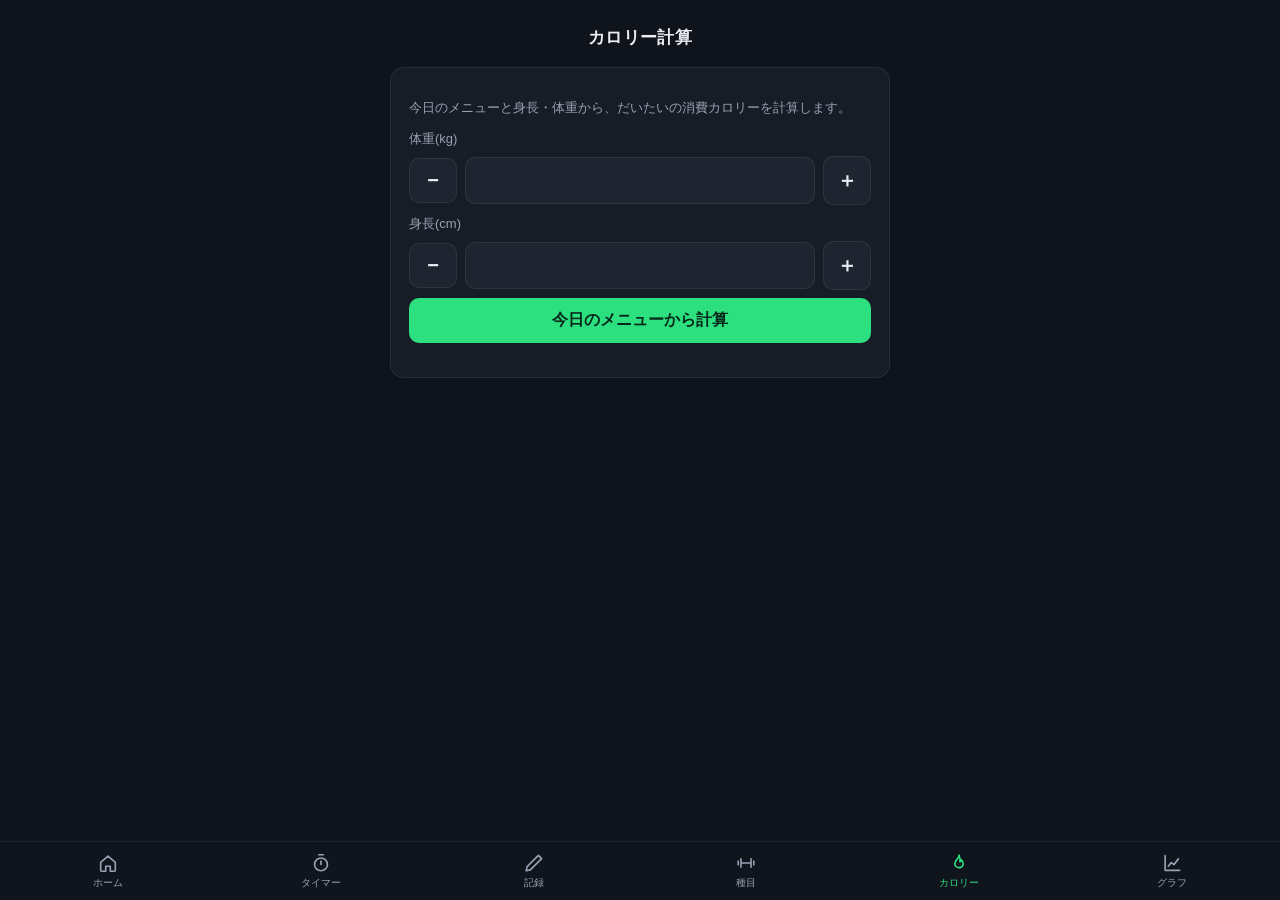
==== calorie.html @ be79c243 "Add files via upload" ====
<!DOCTYPE html>
<html lang="ja">
<head>
  <meta charset="UTF-8">
  <meta name="viewport" content="width=device-width, initial-scale=1.0">
  <title>カロリー</title>

  <link rel="stylesheet" href="style.css">
  <link rel="preconnect" href="https://fonts.googleapis.com">
  <link href="https://fonts.googleapis.com/css2?family=Bebas+Neue&display=swap" rel="stylesheet">
  <link rel="manifest" href="manifest.json">
  <meta name="theme-color" content="#0B0E15">
  <link rel="apple-touch-icon" href="icon-192.png">
  <meta name="apple-mobile-web-app-capable" content="yes">
  <meta name="apple-mobile-web-app-status-bar-style" content="black">
</head>
<body>

  

  <h1>カロリー計算</h1>

  <div class="card">

    <p class="note">
      今日のメニューと身長・体重から、だいたいの消費カロリーを計算します。
    </p>

    <label>体重(kg)</label>
    <div class="field-row">
      <button type="button" class="step-btn"
        onclick="stepField('weight', -0.5, 20); saveBodyStats()">−</button>
      <input id="weight" type="number" inputmode="decimal"
        onchange="saveBodyStats()">
      <button type="button" class="step-btn"
        onclick="stepField('weight', 0.5, 20); saveBodyStats()">＋</button>
    </div>

    <label>身長(cm)</label>
    <div class="field-row">
      <button type="button" class="step-btn"
        onclick="stepField('height', -0.5, 100); saveBodyStats()">−</button>
      <input id="height" type="number" inputmode="decimal"
        onchange="saveBodyStats()">
      <button type="button" class="step-btn"
        onclick="stepField('height', 0.5, 100); saveBodyStats()">＋</button>
    </div>

    <button onclick="calcFromMenu()">
      今日のメニューから計算
    </button>

    <p id="result"></p>

  </div>

  <script src="script.js"></script>

  <nav class="bottom-nav">
    <a href="index.html"><span class="nav-icon"><svg viewBox="0 0 24 24" fill="none" stroke="currentColor" stroke-width="1.8" stroke-linecap="round" stroke-linejoin="round"><path d="M4 11.2 12 4.5l8 6.7V20a1 1 0 0 1-1 1h-4.5v-5.5h-5V21H5a1 1 0 0 1-1-1z"/></svg></span>ホーム</a>
    <a href="timer.html"><span class="nav-icon"><svg viewBox="0 0 24 24" fill="none" stroke="currentColor" stroke-width="1.8" stroke-linecap="round" stroke-linejoin="round"><circle cx="12" cy="13.5" r="7"/><path d="M12 13.5V10M9.5 3h5"/></svg></span>タイマー</a>
    <a href="record.html"><span class="nav-icon"><svg viewBox="0 0 24 24" fill="none" stroke="currentColor" stroke-width="1.8" stroke-linecap="round" stroke-linejoin="round"><path d="M16.8 3.7l3.5 3.5L8 19.5l-4.5 1 1-4.5z"/></svg></span>記録</a>
    <a href="exercise.html"><span class="nav-icon"><svg viewBox="0 0 24 24" fill="none" stroke="currentColor" stroke-width="1.8" stroke-linecap="round" stroke-linejoin="round"><path d="M3.5 10v4M6.5 7.5v9M17.5 7.5v9M20.5 10v4M6.5 12h11"/></svg></span>種目</a>
    <a href="calorie.html" class="active"><span class="nav-icon"><svg viewBox="0 0 24 24" fill="none" stroke="currentColor" stroke-width="1.8" stroke-linecap="round" stroke-linejoin="round"><path d="M12 3.5c.8 3-4.5 5.2-4.5 9a4.5 4.5 0 0 0 9 .2c0-1.9-.9-3.2-1.9-4.2-.2 1.3-.9 1.9-1.6 2.1.6-2.3-.2-5.1-1-7.1z"/></svg></span>カロリー</a>
    <a href="graph.html"><span class="nav-icon"><svg viewBox="0 0 24 24" fill="none" stroke="currentColor" stroke-width="1.8" stroke-linecap="round" stroke-linejoin="round"><path d="M4.5 4v16h16"/><path d="M8 15.5l3.2-4 3 2.2 4.8-6.2"/></svg></span>グラフ</a>
  </nav>

</body>
</html>
---- style.css ----
/* =====================================================================
   筋トレサポートアプリ UI
   - ダーク基調 × 単色グリーンアクセント（控えめに使う）
   - 本文は左揃え、数字はスコアボード風のコンデンス書体
   - 画面下に固定タブナビ（SVGアイコン）
   ===================================================================== */

:root {
  --bg:        #0F131B;
  --surface:   #171C26;
  --surface-2: #1F2530;
  --line:      rgba(255,255,255,.07);
  --text:      #E9EDF3;
  --muted:     #98A2B3;
  --accent:    #2CE080;
  --accent-dim:#1FA35F;
  --amber:     #F5B04D;      /* 連続記録・自己ベスト */
  --danger:    #F87171;
  --radius:    14px;
  --num-font:  "Bebas Neue", "Oswald", sans-serif;
}

* { box-sizing: border-box; }

body {
  font-family: -apple-system, BlinkMacSystemFont, "Helvetica Neue",
               "Hiragino Kaku Gothic ProN", "Noto Sans JP", Meiryo, sans-serif;
  background: var(--bg);
  color: var(--text);
  text-align: left;
  margin: 0;
  padding: 20px 16px calc(86px + env(safe-area-inset-bottom));
  -webkit-font-smoothing: antialiased;
}

/* --- 見出し --- */
h1 {
  font-size: 17px;
  font-weight: 700;
  letter-spacing: .02em;
  text-align: center;
  margin: 6px 0 18px;
}
h2 {
  font-size: 13px;
  font-weight: 600;
  letter-spacing: .06em;
  color: var(--muted);
  margin: 0 0 12px;
}

/* --- カード --- */
.card {
  background: var(--surface);
  border: 1px solid var(--line);
  border-radius: var(--radius);
  padding: 18px;
  margin: 14px auto;
  max-width: 500px;
}

/* --- 入力・ボタン --- */
label { display: block; margin: 10px 0 4px; font-size: 13px; color: var(--muted); }

input, select, button {
  display: block;
  width: 100%;
  margin: 8px 0;
  padding: 12px;
  font-size: 16px;
  border-radius: 10px;
  border: 1px solid var(--line);
  background: var(--surface-2);
  color: var(--text);
}
input::placeholder { color: var(--muted); }
input:focus-visible, select:focus-visible, button:focus-visible {
  outline: 2px solid var(--accent-dim);
  outline-offset: 1px;
}

button {
  background: var(--accent);
  border: none;
  color: #06281A;
  font-weight: 700;
  cursor: pointer;
}
button:active { opacity: .85; }
button:disabled {
  background: var(--surface-2);
  color: var(--muted);
  cursor: default;
}

/* サブ（控えめ）ボタン */
.sub-btn, .step-btn, .item-btn, .ai-mini {
  background: var(--surface-2);
  color: var(--text);
  border: 1px solid var(--line);
  font-weight: 600;
}

/* --- リスト --- */
ul { padding-left: 0; margin: 8px 0; }
li {
  list-style: none;
  margin: 8px 0;
  padding: 12px;
  background: var(--surface-2);
  border: 1px solid var(--line);
  border-radius: 10px;
}

/* --- 下部タブナビ --- */
.bottom-nav {
  position: fixed;
  left: 0; right: 0; bottom: 0;
  display: flex;
  justify-content: space-around;
  align-items: stretch;
  background: rgba(17,21,30,.96);
  backdrop-filter: blur(10px);
  -webkit-backdrop-filter: blur(10px);
  border-top: 1px solid var(--line);
  padding: 6px 2px calc(6px + env(safe-area-inset-bottom));
  z-index: 1000;
}
.bottom-nav a {
  flex: 1;
  display: flex;
  flex-direction: column;
  align-items: center;
  gap: 2px;
  font-size: 10px;
  color: var(--muted);
  text-decoration: none;
  padding: 4px 0;
}
.bottom-nav .nav-icon { display: block; height: 22px; }
.bottom-nav .nav-icon svg { width: 22px; height: 22px; display: block; }
.bottom-nav a.active { color: var(--accent); }

/* --- 前回重量の表示 --- */
#previousWeight { margin: 8px 0; color: var(--accent); font-size: 14px; }

/* --- 数値入力＋/−ステッパー --- */
.field-row {
  display: flex;
  gap: 8px;
  align-items: center;
  width: 100%;
  margin: 8px 0;
}
.field-row input {
  flex: 1 1 0;
  min-width: 0;            /* フレックス内で縮めるように（＋がはみ出さない） */
  width: auto; margin: 0; text-align: center;
  font-size: 18px;
  font-variant-numeric: tabular-nums;
}
.step-btn {
  width: 48px; flex: 0 0 auto;
  margin: 0; padding: 10px 0;
  font-size: 20px;
}

/* --- 一覧の行内ボタン --- */
.item-name { margin-bottom: 6px; font-weight: 600; }
.item-actions { display: flex; gap: 8px; }
.item-btn { width: auto; margin: 0; padding: 7px 14px; font-size: 13px; }
.item-btn.del { background: transparent; border-color: rgba(248,113,113,.35); color: var(--danger); }

/* --- 折りたたみ --- */
summary {
  cursor: pointer;
  padding: 8px 0;
  font-weight: 600;
  color: var(--accent);
}

/* --- プログレスバー --- */
.progress-track {
  background: var(--surface-2);
  border-radius: 999px;
  height: 10px;
  overflow: hidden;
  width: 100%;
}
.progress-fill {
  background: var(--accent);
  height: 100%;
  border-radius: 999px;
  transition: width .3s ease;
}

/* --- スコアボード風の数字（ホーム・タイマー） --- */
.stat-label {
  font-size: 11px;
  letter-spacing: .14em;
  color: var(--muted);
  text-align: center;
}
.stat-num {
  font-family: var(--num-font);
  font-size: 64px;
  line-height: 1;
  color: var(--text);
  text-align: center;
  margin: 4px 0 12px;
}
.stat-row {
  display: flex; align-items: baseline; justify-content: center; gap: 8px;
  margin-bottom: 10px;
}
.stat-num-md {
  font-family: var(--num-font);
  font-size: 40px; line-height: 1;
  color: var(--text);
}
.stat-den { color: var(--muted); font-size: 15px; }
.stat-sub { margin-top: 8px; color: var(--muted); font-size: 12px; text-align: center; }
.stat-msg { margin-top: 10px; font-weight: 600; text-align: center; }
.streak { margin-top: 8px; color: var(--muted); font-size: 13px; text-align: center; }
.streak.on { color: var(--amber); font-weight: 600; }

/* 今週の曜日ドット */
.week-dots {
  display: flex;
  gap: 6px;
  justify-content: center;
  margin: 12px 0 2px;
}
.week-dot {
  width: 40px;
  padding: 7px 0 6px;
  border-radius: 10px;
  background: var(--surface-2);
  display: flex;
  flex-direction: column;
  align-items: center;
  gap: 2px;
}
.week-dot-day { font-size: 11px; color: var(--muted); }
.week-dot-mark {
  font-size: 13px;
  height: 15px;
  line-height: 15px;
  font-weight: 700;
  color: #06281A;
}
.week-dot.on { background: var(--accent); }
.week-dot.on .week-dot-day { color: #06281A; }
.week-dot.future { opacity: .4; }

/* タイマーの数字 */
#timer {
  font-family: var(--num-font);
  font-size: 72px;
  line-height: 1;
  letter-spacing: .03em;
  margin: 10px 0;
  text-align: center;
}
#setDisplay { font-weight: 700; color: var(--accent); text-align: center; }

/* --- 通知メッセージ --- */
#recordMsg, .ai-add-msg { color: var(--accent); font-weight: 600; }

/* --- 補足テキスト --- */
.note, p.note { color: var(--muted); font-size: 13px; }

/* --- スマホ向け（狭い画面）最適化 --- */
@media (max-width: 430px) {
  body { padding: 16px 10px calc(84px + env(safe-area-inset-bottom)); }
  .card { padding: 14px; margin: 12px auto; }
  .step-btn { width: 44px; font-size: 18px; }
  .field-row { gap: 6px; }
  input, select, button { font-size: 16px; }   /* iOSで拡大されないよう16px以上 */
  .bottom-nav a { font-size: 9px; }
  .bottom-nav .nav-icon svg { width: 21px; height: 21px; }
  .stat-num { font-size: 56px; }
  #timer { font-size: 64px; }
  .week-dot { width: 100%; }                    /* 曜日ドットを7等分で画面いっぱいに */
  .week-dots { gap: 4px; }
}

/* --- アクセシビリティ --- */
@media (prefers-reduced-motion: reduce) {
  * { transition: none !important; animation: none !important; }
}
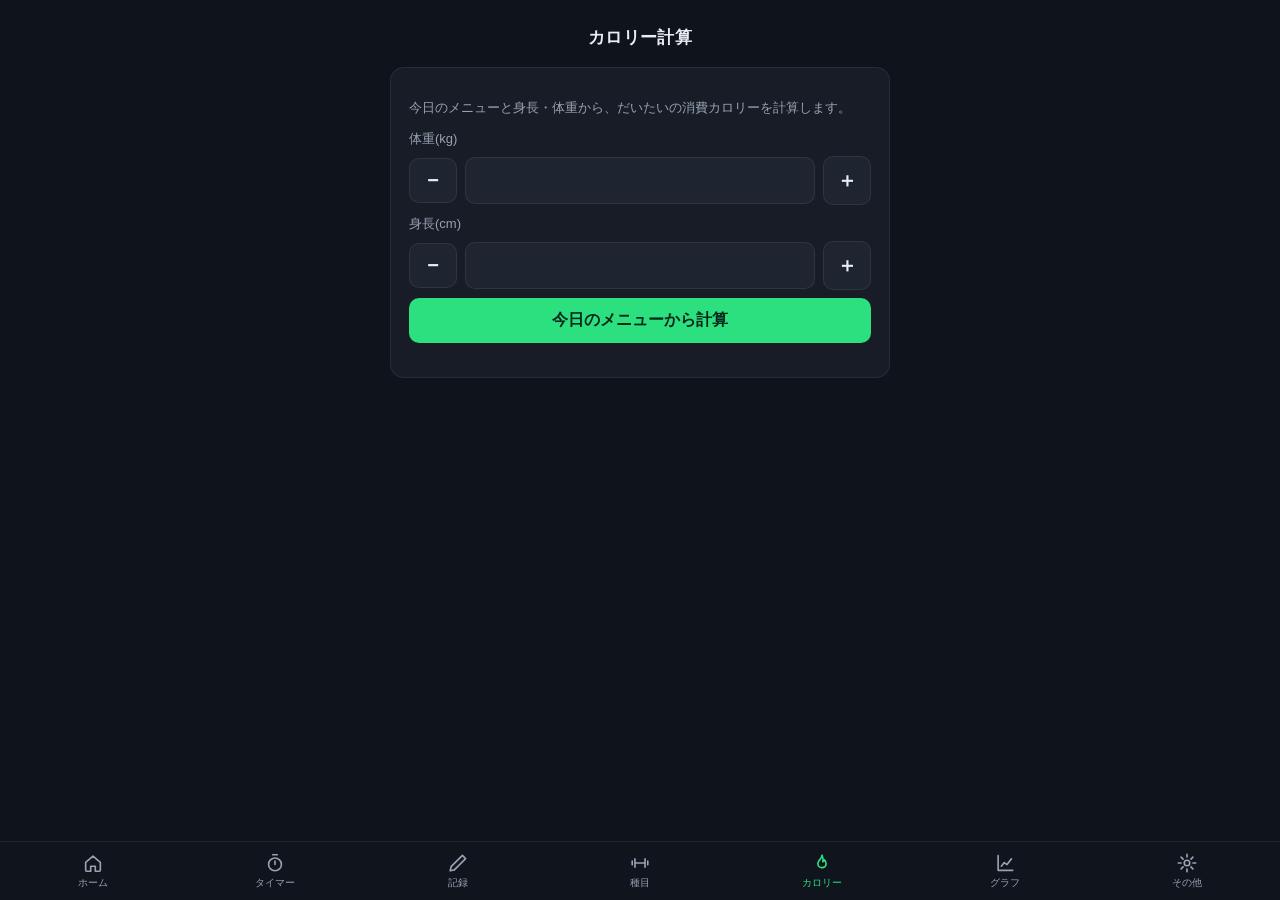
==== commit 1537f901: "Add files via upload" ====
--- a/calorie.html
+++ b/calorie.html
@@ -2,7 +2,7 @@
 <html lang="ja">
 <head>
   <meta charset="UTF-8">
-  <meta name="viewport" content="width=device-width, initial-scale=1.0">
+  <meta name="viewport" content="width=device-width, initial-scale=1.0, viewport-fit=cover">
   <title>カロリー</title>
 
   <link rel="stylesheet" href="style.css">
@@ -63,6 +63,7 @@
     <a href="exercise.html"><span class="nav-icon"><svg viewBox="0 0 24 24" fill="none" stroke="currentColor" stroke-width="1.8" stroke-linecap="round" stroke-linejoin="round"><path d="M3.5 10v4M6.5 7.5v9M17.5 7.5v9M20.5 10v4M6.5 12h11"/></svg></span>種目</a>
     <a href="calorie.html" class="active"><span class="nav-icon"><svg viewBox="0 0 24 24" fill="none" stroke="currentColor" stroke-width="1.8" stroke-linecap="round" stroke-linejoin="round"><path d="M12 3.5c.8 3-4.5 5.2-4.5 9a4.5 4.5 0 0 0 9 .2c0-1.9-.9-3.2-1.9-4.2-.2 1.3-.9 1.9-1.6 2.1.6-2.3-.2-5.1-1-7.1z"/></svg></span>カロリー</a>
     <a href="graph.html"><span class="nav-icon"><svg viewBox="0 0 24 24" fill="none" stroke="currentColor" stroke-width="1.8" stroke-linecap="round" stroke-linejoin="round"><path d="M4.5 4v16h16"/><path d="M8 15.5l3.2-4 3 2.2 4.8-6.2"/></svg></span>グラフ</a>
+    <a href="settings.html"><span class="nav-icon"><svg viewBox="0 0 24 24" fill="none" stroke="currentColor" stroke-width="1.8" stroke-linecap="round" stroke-linejoin="round"><circle cx="12" cy="12" r="3"/><path d="M12 2.5v3M12 18.5v3M21.5 12h-3M5.5 12h-3M18.4 5.6l-2.1 2.1M7.7 16.3l-2.1 2.1M18.4 18.4l-2.1-2.1M7.7 7.7 5.6 5.6"/></svg></span>その他</a>
   </nav>
 
 </body>
--- a/style.css
+++ b/style.css
@@ -22,6 +22,16 @@
 
 * { box-sizing: border-box; }
 
+/* スマホの操作感：タップ時の灰色ハイライトを消す・ボタン等の誤選択を防ぐ */
+button, a, .step-btn, .item-btn, .ai-mini, summary, label, .bottom-nav a {
+  -webkit-tap-highlight-color: transparent;
+}
+button, .step-btn, .item-btn, .ai-mini, .bottom-nav a, summary {
+  -webkit-user-select: none;
+  user-select: none;
+  touch-action: manipulation;   /* ダブルタップ拡大の遅延をなくす */
+}
+
 body {
   font-family: -apple-system, BlinkMacSystemFont, "Helvetica Neue",
                "Hiragino Kaku Gothic ProN", "Noto Sans JP", Meiryo, sans-serif;
@@ -31,6 +41,8 @@
   margin: 0;
   padding: 20px 16px calc(86px + env(safe-area-inset-bottom));
   -webkit-font-smoothing: antialiased;
+  overscroll-behavior-y: contain;         /* PWAで引っぱり更新の誤作動を防ぐ */
+  -webkit-overflow-scrolling: touch;      /* 慣性スクロール */
 }
 
 /* --- 見出し --- */
@@ -79,6 +91,23 @@
   outline-offset: 1px;
 }
 
+/* ラジオ（〇）・チェックボックス（□）は小さめの固定サイズに
+   （input全体の width:100% / padding が効いて膨らむのを打ち消す） */
+input[type="radio"],
+input[type="checkbox"] {
+  -webkit-appearance: auto;
+  appearance: auto;
+  width: 17px;
+  height: 17px;
+  min-width: 17px;
+  flex: 0 0 auto;
+  margin: 0;
+  padding: 0;
+  border-radius: 0;
+  vertical-align: middle;
+  accent-color: var(--accent);
+}
+
 button {
   background: var(--accent);
   border: none;
@@ -99,6 +128,25 @@
   color: var(--text);
   border: 1px solid var(--line);
   font-weight: 600;
+}
+
+/* タイマーのボタン色分け（役割ごとに色を変える） */
+.btn-set-rest {                 /* セット完了→休憩：メインの緑 */
+  background: var(--accent);
+  color: #06281A;
+}
+.btn-ex-rest {                  /* 種目完了→休憩：ティール */
+  background: #18A7A0;
+  color: #052826;
+}
+.btn-stop {                     /* ストップ：赤 */
+  background: var(--danger);
+  color: #3a0d0d;
+}
+.btn-muted {                    /* 音を止める／音確認：控えめ */
+  background: var(--surface-2);
+  color: var(--text);
+  border: 1px solid var(--line);
 }
 
 /* --- リスト --- */
@@ -168,7 +216,7 @@
 /* --- 一覧の行内ボタン --- */
 .item-name { margin-bottom: 6px; font-weight: 600; }
 .item-actions { display: flex; gap: 8px; }
-.item-btn { width: auto; margin: 0; padding: 7px 14px; font-size: 13px; }
+.item-btn { width: auto; margin: 0; padding: 10px 16px; min-height: 40px; font-size: 13px; }
 .item-btn.del { background: transparent; border-color: rgba(248,113,113,.35); color: var(--danger); }
 
 /* --- 折りたたみ --- */
@@ -262,6 +310,30 @@
   margin: 10px 0;
   text-align: center;
 }
+
+/* レスト中に減っていく円形プログレスリング */
+.timer-ring {
+  position: relative;
+  width: 240px;
+  height: 240px;
+  max-width: 72vw;
+  aspect-ratio: 1 / 1;
+  border-radius: 50%;
+  margin: 6px auto 0;
+  display: flex;
+  align-items: center;
+  justify-content: center;
+  background: conic-gradient(var(--accent) calc(var(--p) * 1%), var(--surface-2) 0);
+  transition: background .3s linear;
+}
+.timer-ring::before {
+  content: "";
+  position: absolute;
+  inset: 14px;
+  border-radius: 50%;
+  background: var(--surface);
+}
+.timer-ring #timer { position: relative; margin: 0; }
 #setDisplay { font-weight: 700; color: var(--accent); text-align: center; }
 
 /* --- 通知メッセージ --- */
@@ -269,6 +341,89 @@
 
 /* --- 補足テキスト --- */
 .note, p.note { color: var(--muted); font-size: 13px; }
+
+/* --- 部位フィルタのタブ（横スクロール） --- */
+.filter-tabs {
+  display: flex;
+  gap: 6px;
+  overflow-x: auto;
+  -webkit-overflow-scrolling: touch;
+  padding: 4px 0 8px;
+  margin: 4px 0;
+  scrollbar-width: none;
+}
+.filter-tabs::-webkit-scrollbar { display: none; }
+.filter-tab {
+  flex: 0 0 auto;
+  width: auto; margin: 0;
+  padding: 8px 14px;
+  font-size: 13px; font-weight: 600;
+  border-radius: 999px;
+  background: var(--surface-2);
+  color: var(--muted);
+  border: 1px solid var(--line);
+}
+.filter-tab.active {
+  background: var(--accent);
+  color: #06281A;
+  border-color: transparent;
+}
+.ex-empty { color: var(--muted); text-align: center; background: transparent; border: none; }
+
+/* バックアップの案内バナー（ホーム） */
+.backup-reminder {
+  background: rgba(245,176,77,.12);
+  border: 1px solid rgba(245,176,77,.4);
+  color: var(--amber);
+  border-radius: 10px;
+  padding: 10px 12px;
+  font-size: 13px;
+  margin-bottom: 12px;
+}
+
+/* 実績バッジ */
+.badge-grid {
+  display: grid;
+  grid-template-columns: repeat(3, 1fr);
+  gap: 8px;
+}
+.badge {
+  border-radius: 12px;
+  padding: 10px 6px;
+  text-align: center;
+  border: 1px solid var(--line);
+  background: var(--surface-2);
+}
+.badge.earned {
+  background: rgba(44,224,128,.10);
+  border-color: rgba(44,224,128,.45);
+}
+.badge.locked { opacity: .5; }
+.badge-mark {
+  width: 26px; height: 26px; line-height: 26px;
+  margin: 0 auto 6px;
+  border-radius: 50%;
+  font-weight: 800; font-size: 14px;
+  color: #06281A; background: var(--accent);
+}
+.badge.locked .badge-mark { background: var(--line); color: transparent; }
+.badge-label { font-size: 12px; font-weight: 700; }
+.badge-desc { font-size: 10px; color: var(--muted); margin-top: 2px; line-height: 1.3; }
+
+/* 設定：トグル行・スライダー */
+.toggle-row {
+  display: flex; align-items: center; justify-content: space-between;
+  gap: 12px; margin: 12px 0 4px;
+  font-size: 15px; color: var(--text);
+}
+.toggle-row input[type="checkbox"] {
+  width: 22px; height: 22px; min-width: 22px;
+}
+input[type="range"] {
+  width: 100%; margin: 8px 0; padding: 0;
+  accent-color: var(--accent);
+  background: transparent; border: none;
+}
 
 /* --- スマホ向け（狭い画面）最適化 --- */
 @media (max-width: 430px) {
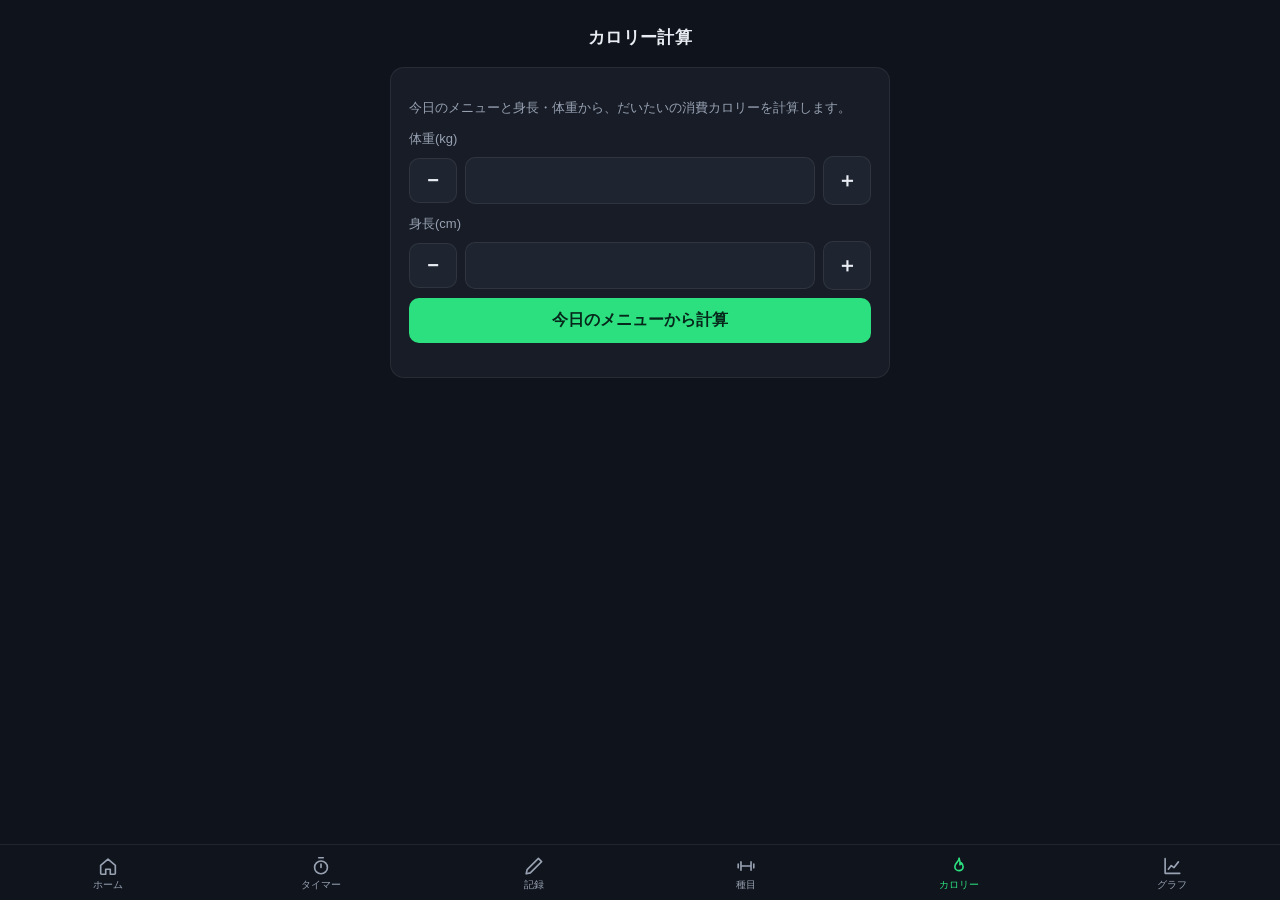
==== commit 79977e35: "Add files via upload" ====
--- a/calorie.html
+++ b/calorie.html
@@ -63,7 +63,6 @@
     <a href="exercise.html"><span class="nav-icon"><svg viewBox="0 0 24 24" fill="none" stroke="currentColor" stroke-width="1.8" stroke-linecap="round" stroke-linejoin="round"><path d="M3.5 10v4M6.5 7.5v9M17.5 7.5v9M20.5 10v4M6.5 12h11"/></svg></span>種目</a>
     <a href="calorie.html" class="active"><span class="nav-icon"><svg viewBox="0 0 24 24" fill="none" stroke="currentColor" stroke-width="1.8" stroke-linecap="round" stroke-linejoin="round"><path d="M12 3.5c.8 3-4.5 5.2-4.5 9a4.5 4.5 0 0 0 9 .2c0-1.9-.9-3.2-1.9-4.2-.2 1.3-.9 1.9-1.6 2.1.6-2.3-.2-5.1-1-7.1z"/></svg></span>カロリー</a>
     <a href="graph.html"><span class="nav-icon"><svg viewBox="0 0 24 24" fill="none" stroke="currentColor" stroke-width="1.8" stroke-linecap="round" stroke-linejoin="round"><path d="M4.5 4v16h16"/><path d="M8 15.5l3.2-4 3 2.2 4.8-6.2"/></svg></span>グラフ</a>
-    <a href="settings.html"><span class="nav-icon"><svg viewBox="0 0 24 24" fill="none" stroke="currentColor" stroke-width="1.8" stroke-linecap="round" stroke-linejoin="round"><circle cx="12" cy="12" r="3"/><path d="M12 2.5v3M12 18.5v3M21.5 12h-3M5.5 12h-3M18.4 5.6l-2.1 2.1M7.7 16.3l-2.1 2.1M18.4 18.4l-2.1-2.1M7.7 7.7 5.6 5.6"/></svg></span>その他</a>
   </nav>
 
 </body>
--- a/style.css
+++ b/style.css
@@ -176,15 +176,19 @@
 }
 .bottom-nav a {
   flex: 1;
+  min-width: 0;
   display: flex;
   flex-direction: column;
   align-items: center;
   gap: 2px;
   font-size: 10px;
+  line-height: 1.1;
+  white-space: nowrap;      /* ラベルを1行に固定（折り返しで窮屈にならない） */
   color: var(--muted);
   text-decoration: none;
   padding: 4px 0;
 }
+.bottom-nav a span:not(.nav-icon) { transform: scale(.95); }
 .bottom-nav .nav-icon { display: block; height: 22px; }
 .bottom-nav .nav-icon svg { width: 22px; height: 22px; display: block; }
 .bottom-nav a.active { color: var(--accent); }
@@ -342,6 +346,36 @@
 /* --- 補足テキスト --- */
 .note, p.note { color: var(--muted); font-size: 13px; }
 
+/* ホーム：上部の設定歯車＋設定ボタン */
+.home-top {
+  display: flex;
+  align-items: center;
+  justify-content: space-between;
+  gap: 12px;
+}
+.home-top h1 { margin: 6px 0 18px; }
+.settings-link {
+  flex: 0 0 auto;
+  color: var(--muted);
+  display: inline-flex;
+  padding: 8px;
+  border-radius: 10px;
+  border: 1px solid var(--line);
+  background: var(--surface-2);
+}
+.settings-link svg { width: 22px; height: 22px; display: block; }
+.settings-btn {
+  display: block;
+  text-align: center;
+  text-decoration: none;
+  color: var(--text);
+  font-weight: 600;
+  padding: 12px;
+  border-radius: 10px;
+  background: var(--surface-2);
+  border: 1px solid var(--line);
+}
+
 /* --- 部位フィルタのタブ（横スクロール） --- */
 .filter-tabs {
   display: flex;
@@ -432,8 +466,10 @@
   .step-btn { width: 44px; font-size: 18px; }
   .field-row { gap: 6px; }
   input, select, button { font-size: 16px; }   /* iOSで拡大されないよう16px以上 */
-  .bottom-nav a { font-size: 9px; }
-  .bottom-nav .nav-icon svg { width: 21px; height: 21px; }
+  .bottom-nav { padding: 5px 0 calc(5px + env(safe-area-inset-bottom)); }
+  .bottom-nav a { font-size: 9px; gap: 1px; padding: 3px 0; }
+  .bottom-nav .nav-icon { height: 20px; }
+  .bottom-nav .nav-icon svg { width: 20px; height: 20px; }
   .stat-num { font-size: 56px; }
   #timer { font-size: 64px; }
   .week-dot { width: 100%; }                    /* 曜日ドットを7等分で画面いっぱいに */
